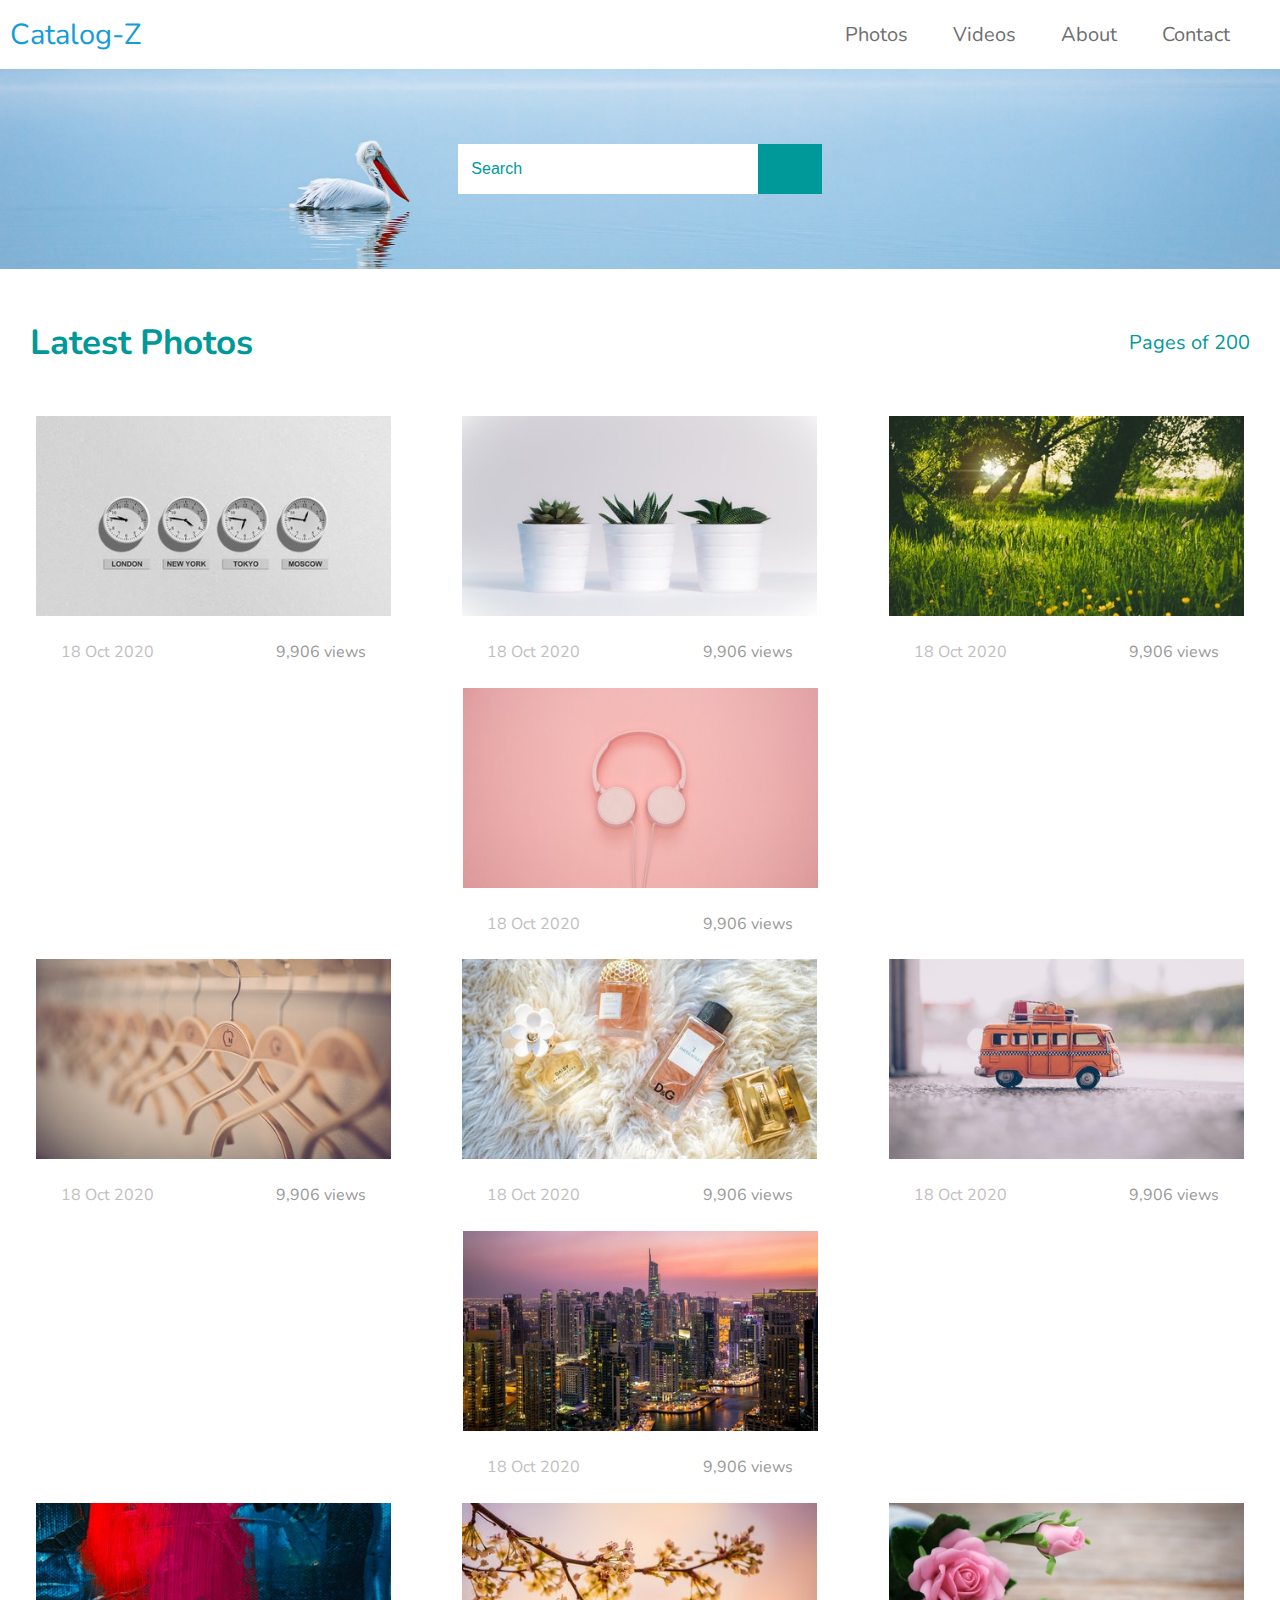
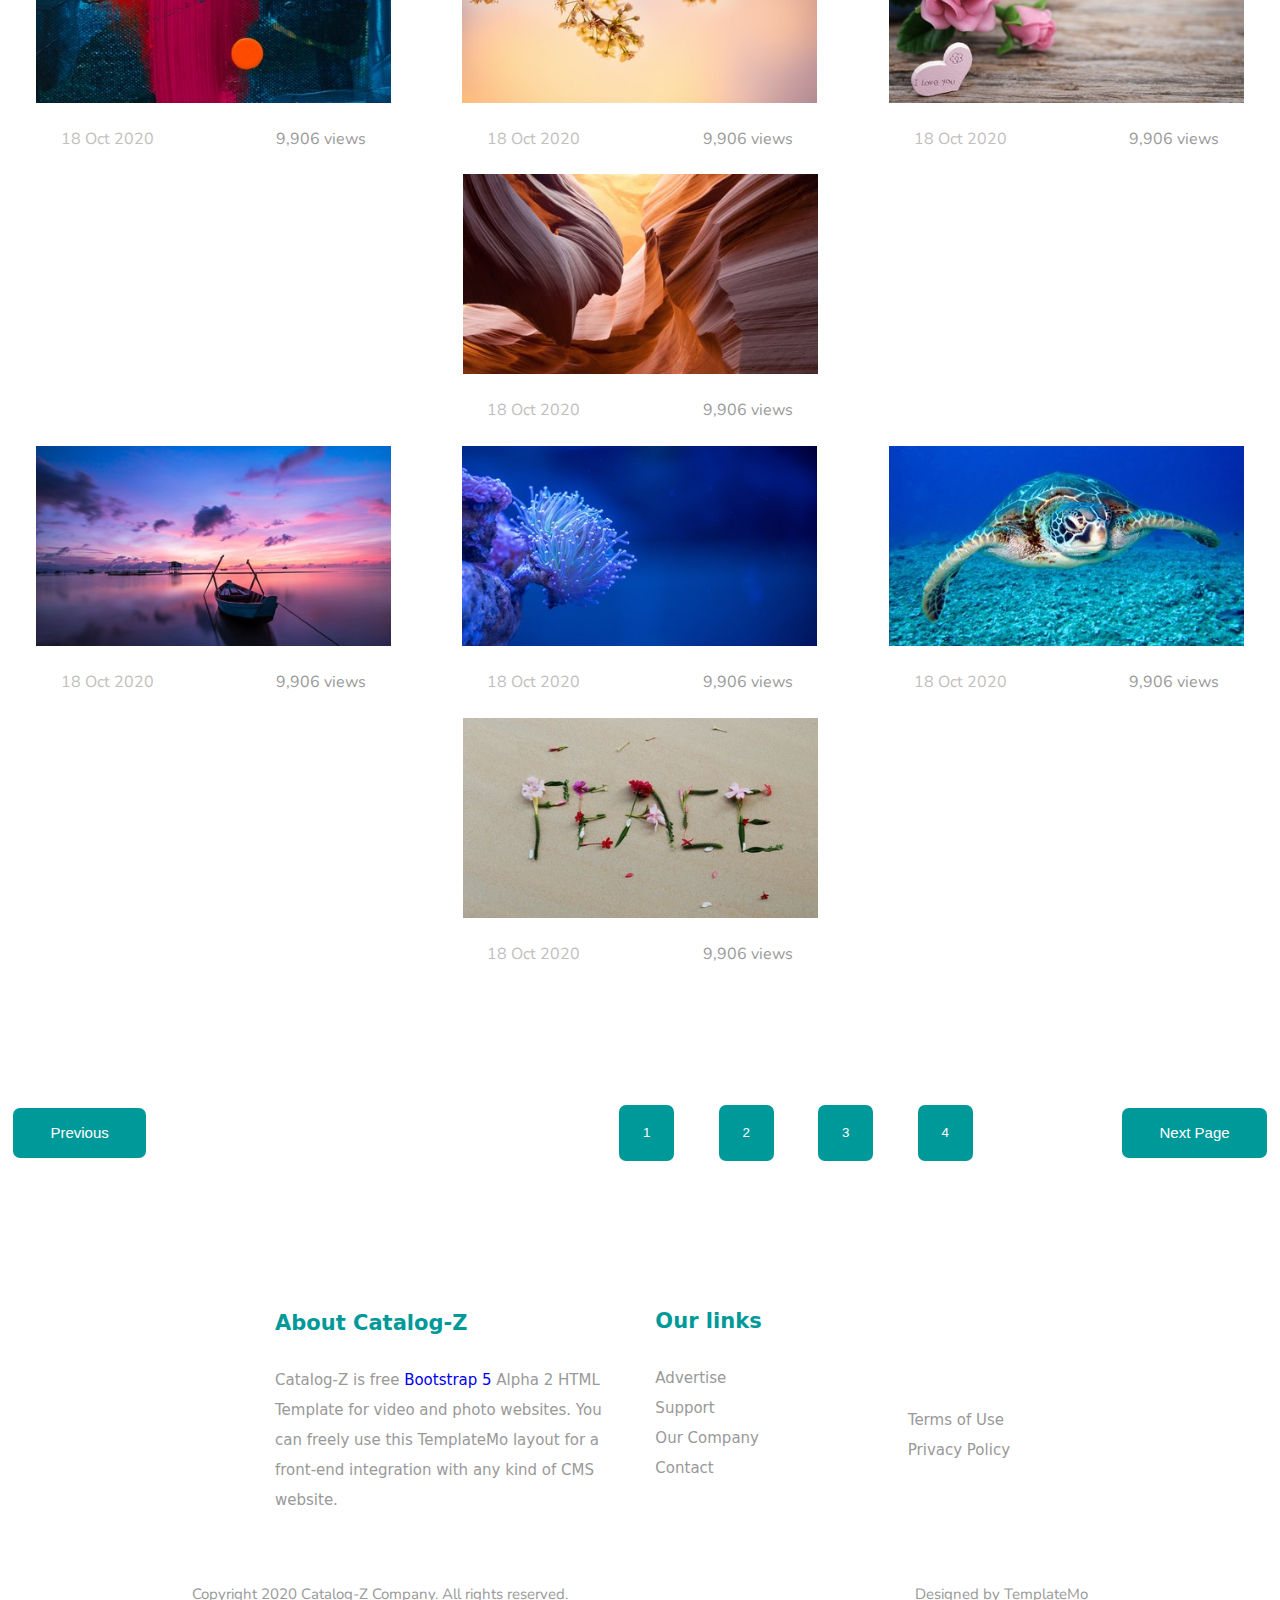
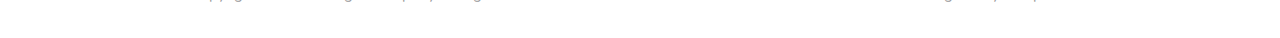
==== index.html @ b8961636 "maket z" ====
<!DOCTYPE html>
<html lang="en">
  <head>
    <meta charset="UTF-8" />
    <meta http-equiv="X-UA-Compatible" content="IE=edge" />
    <meta name="viewport" content="width=device-width, initial-scale=1.0" />
    <title>Document</title>
    <link rel="stylesheet" href="./css/style.css" />
    <link
      rel="stylesheet"
      href="https://cdnjs.cloudflare.com/ajax/libs/font-awesome/6.2.0/css/all.min.css"
      integrity="sha512-xh6O/CkQoPOWDdYTDqeRdPCVd1SpvCA9XXcUnZS2FmJNp1coAFzvtCN9BmamE+4aHK8yyUHUSCcJHgXloTyT2A=="
      crossorigin="anonymous"
      referrerpolicy="no-referrer"
    />
  </head>
  <body>
    <header class="header">
      <div class="logo">
        <a class="logoText" href="./index.html">Catalog-Z</a>
      </div>
      <div class="menu">
        <a class="menu" href="./index.html">Photos</a>
        <a class="menu" href="./videos.html">Videos</a>
        <a class="menu" href="./about.html">About</a>
        <a class="menu" href="./contact.html">Contact</a>
      </div>
    </header>
    <div class="searchBlock">
      <input type="text" name="text" class="search" placeholder="   Search" />
      <button class="buttonSearch">
        <i class="fa-solid fa-magnifying-glass"></i>
      </button>
    </div>
    <div class="containerHeader">
      <div class="containerName"><b>Latest Photos</b></div>
      <div class="containerPages">Pages of 200</div>
    </div>
    <div class="containerContent">
      <div>
        <div class="photo"><img src="./images/clock.jpg" alt="" />
        </div>
        <div class="description">
          <p class="data">18 Oct 2020</p>
          <p class="views">9,906 views</p>
        </div>
      </div>
      <div>
        <div class="photo"><img src="./images/kaktus.jpg" alt="" />
         </div>
        <div class="description">
          <p class="data">18 Oct 2020</p>
          <p class="views">9,906 views</p>
        </div>
      </div>
      <div>
        <div class="photo"><img src="./images/sunshine.jpg" alt="" />
        </div>
        <div class="description">
          <p class="data">18 Oct 2020</p>
          <p class="views">9,906 views</p>
        </div>
      </div>
      <div>
        <div class="photo"><img src="./images/pinky.jpg" alt="" />
        </div>
        <div class="description">
          <p class="data">18 Oct 2020</p>
          <p class="views">9,906 views</p>
        </div>
      </div>
    </div>
    <div class="containerContent">
      <div>
        <div class="photo"><img src="./images/hangers.jpg" alt="" />
        </div>
        <div class="description">
          <p class="data">18 Oct 2020</p>
          <p class="views">9,906 views</p>
        </div>
      </div>
      <div>
        <div class="photo"><img src="./images/parfums.jpg" alt="" />
        </div>
        <div class="description">
          <p class="data">18 Oct 2020</p>
          <p class="views">9,906 views</p>
        </div>
      </div>
      <div>
        <div class="photo"><img src="./images/bus.jpg" alt="" />
        </div>
        <div class="description">
          <p class="data">18 Oct 2020</p>
          <p class="views">9,906 views</p>
        </div>
      </div>
      <div>
        <div class="photo"><img src="./images/new york.jpg" alt="" />
        </div>
        <div class="description">
          <p class="data">18 Oct 2020</p>
          <p class="views">9,906 views</p>
        </div>
      </div>
    </div>
    <div class="containerContent">
      <div>
        <div class="photo"><img src="./images/abstract.jpg" alt="" />
        </div>
        <div class="description">
          <p class="data">18 Oct 2020</p>
          <p class="views">9,906 views</p>
        </div>
      </div>
      <div>
        <div class="photo"><img src="./images/flowers.jpg" alt="" />
        </div>
        <div class="description">
          <p class="data">18 Oct 2020</p>
          <p class="views">9,906 views</p>
        </div>
      </div>
      <div>
        <div class="photo"><img src="./images/rosy.jpg" alt="" /></div>
        <div class="description">
          <p class="data">18 Oct 2020</p>
          <p class="views">9,906 views</p>
        </div>
      </div>
      <div>
        <div class="photo"><img src="./images/rocki.jpg" alt="" /></div>
        <div class="description">
          <p class="data">18 Oct 2020</p>
          <p class="views">9,906 views</p>
        </div>
      </div>
    </div>
    <div class="containerContent">
      <div>
        <div class="photo"><img src="./images/purple.jpg" alt="" /></div>
        <div class="description">
          <p class="data">18 Oct 2020</p>
          <p class="views">9,906 views</p>
        </div>
      </div>
      <div>
        <div class="photo"><img src="./images/sea.jpg" alt="" /></div>
        <div class="description">
          <p class="data">18 Oct 2020</p>
          <p class="views">9,906 views</p>
        </div>
      </div>
      <div>
        <div class="photo"><img src="./images/turtle.jpg" alt="" /></div>
        <div class="description">
          <p class="data">18 Oct 2020</p>
          <p class="views">9,906 views</p>
        </div>
      </div>
      <div>
        <div class="photo"><img src="./images/peace.jpg" alt="" /></div>
        <div class="description">
          <p class="data">18 Oct 2020</p>
          <p class="views">9,906 views</p>
        </div>
      </div>
    </div>
    <div class="pagesFooter">
      <button class="buttonPage">Previous</button>

      <div class="pagesNumber">
        <button class="number">1</button>
        <button class="number">2</button>
        <button class="number">3</button>
        <button class="number">4</button>
      </div>
      <button class="buttonPage">Next Page</button>
    </div>
    <footer class="footer1">
      <div class="footerAbout">
        <p class="aboutCatalog"><b>About Catalog-Z</b></p>
        <p class="aboutCatalogText">
          Catalog-Z is free
          <a href="https://templatemo.com/live/templatemo_556_catalog_z"
            >Bootstrap 5</a
          >
          Alpha 2 HTML Template for video and photo websites. You can freely use
          this TemplateMo layout for a front-end integration with any kind of
          CMS website.
        </p>
      </div>
      <div class="linksAbout">
        <!-- <div class="ourLinksText"> -->
        <p class="aboutCatalog"><b>Our links</b></p>
        <ul class="aboutCatalogText">
          <li>Advertise</li>
          <li>Support</li>
          <li>Our Company</li>
          <li>Contact</li>
        </ul>
        <!-- </div> -->
      </div>
      <div class="contactAbout">
        <div class="contactIkons">
          <i class="fa-brands fa-facebook"></i>
          <i class="fa-brands fa-twitter"></i>
          <i class="fa-brands fa-instagram"></i>
          <i class="fa-brands fa-pinterest"></i>
        </div>
        <div class="contactTermsPrivacy">
          <ul class="termPrivacy">
            <li>Terms of Use</li>
            <li>Privacy Policy</li>
          </ul>
        </div>
      </div>
    </footer>
    <div class="footer2">
      <div class="footerInfo1">
        Copyright 2020 Catalog-Z Company. All rights reserved.
      </div>
      <div class="footerInfo2">Designed by TemplateMo</div>
    </div>
  </body>
</html>
---- css/style.css ----
@import url('https://fonts.googleapis.com/css2?family=Nunito:ital,wght@0,200;0,300;0,400;0,500;0,600;0,700;0,800;0,900;0,1000;1,200;1,300;1,400;1,500;1,600;1,700;1,800;1,900;1,1000&display=swap');
@import './video.css';
@import './header.css';
@import './footer.css';
@import './index.css';
@import './about.css';
@import './contact.css';
*{ /*   звездочка - обращение ко всем элем на странице */
  margin: 0;
  padding: 0;
}

body{
  font-family: 'Nunito', sans-serif;
}
img {
  width: 100%;
  height: 100%;
  object-fit: cover; /* убирает растягивание*/
}

a {
  text-decoration: none;
}


:root {
  --max-dark-grey: rgb(110, 110, 110);
  --logo-blue: #139cd7;
  --red: rgb(212, 0, 255);
  --green: green;
  --border--blue: rgb(20, 173, 255);
  --light-grey: rgb(193, 190, 190);
  --dark-grey: #999;
  --light-green: #009999;
  --light-blue: rgb(0, 153, 153);
  --bs-font-sans-serif: system-ui, -apple-system, "Segoe UI", Roboto,
    "Helvetica Neue", Arial, "Noto Sans", sans-serif, "Apple Color Emoji",
    "Segoe UI Emoji", "Segoe UI Symbol", "Noto Color Emoji"; 
   
}
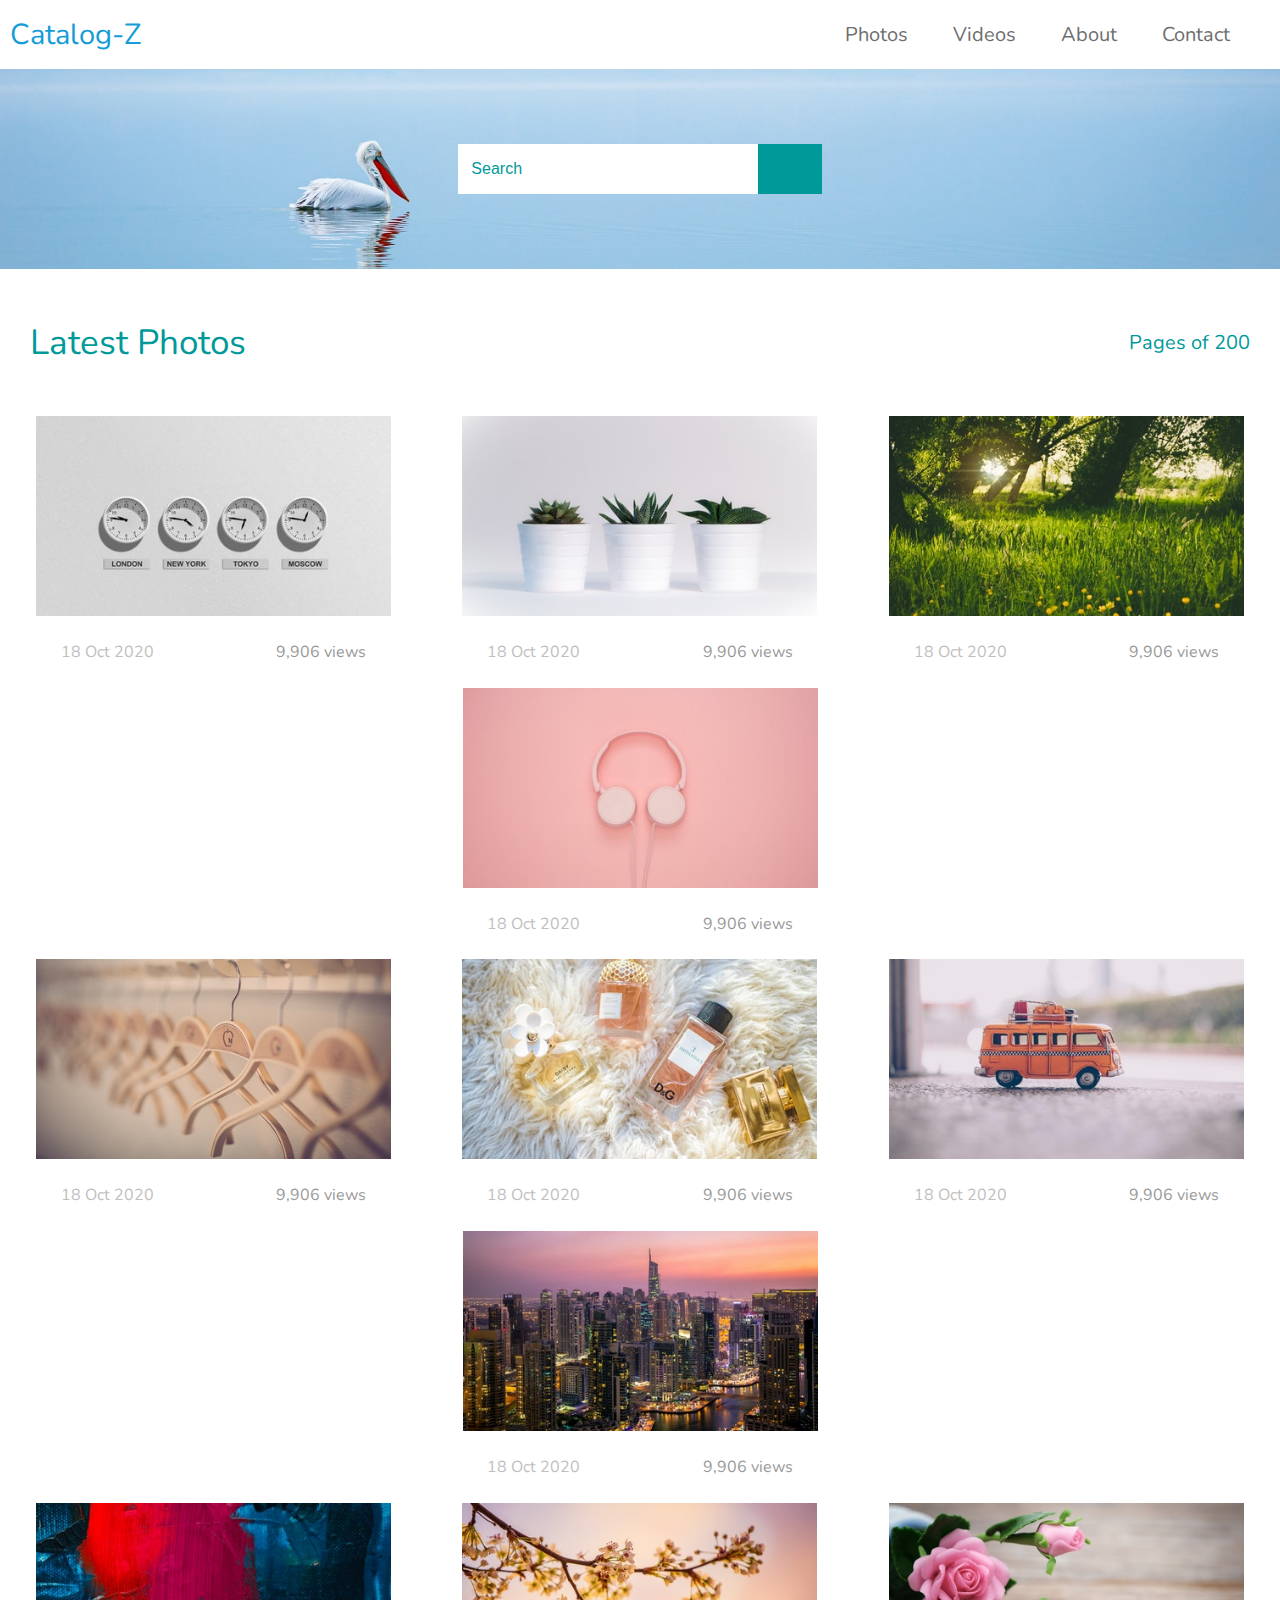
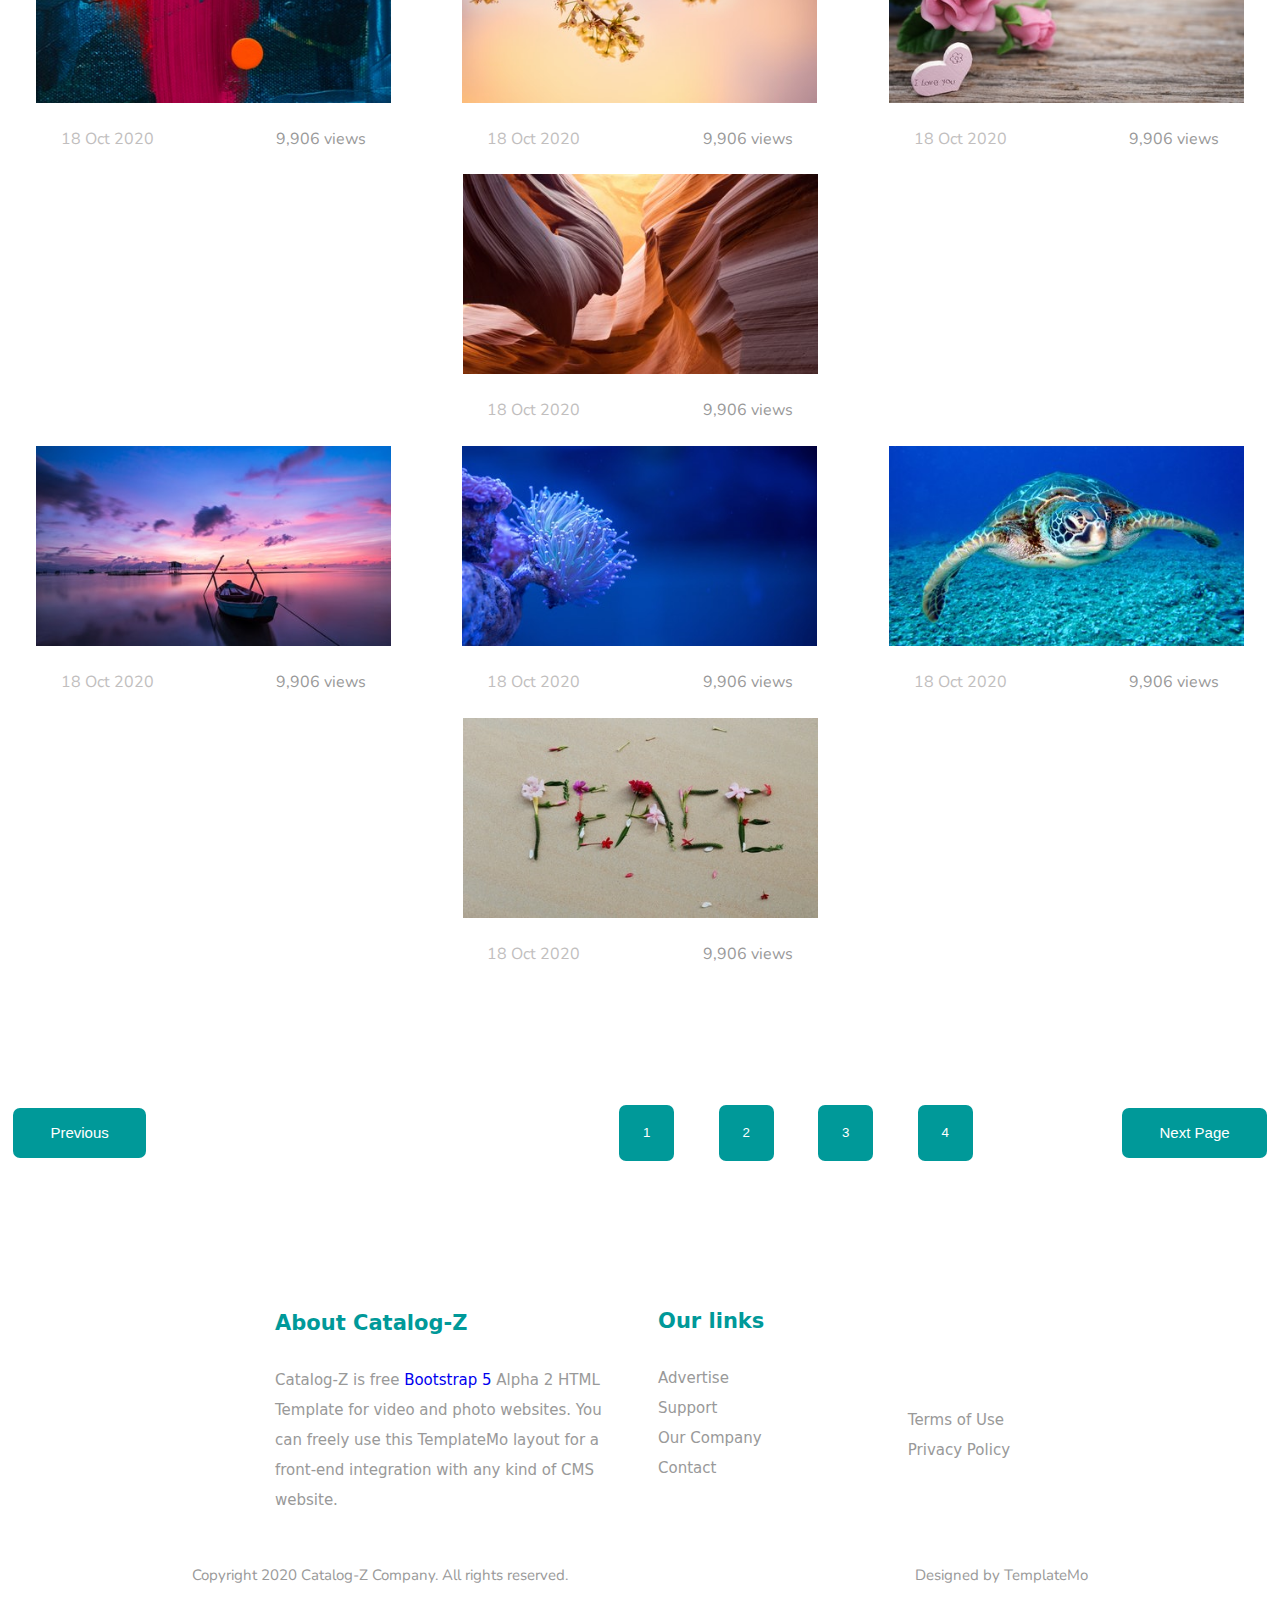
==== commit d8895063: "maket+mobile version" ====
--- a/index.html
+++ b/index.html
@@ -33,20 +33,20 @@
       </button>
     </div>
     <div class="containerHeader">
-      <div class="containerName"><b>Latest Photos</b></div>
+      <div class="containerName">Latest Photos</div>
       <div class="containerPages">Pages of 200</div>
     </div>
     <div class="containerContent">
       <div>
-        <div class="photo"><img src="./images/clock.jpg" alt="" />
-        </div>
-        <div class="description">
-          <p class="data">18 Oct 2020</p>
-          <p class="views">9,906 views</p>
-        </div>
-      </div>
-      <div>
-        <div class="photo"><img src="./images/kaktus.jpg" alt="" />
+        <div class="photo" data-title="clock"><img src="./images/clock.jpg" alt="" />
+        </div>
+        <div class="description">
+          <p class="data">18 Oct 2020</p>
+          <p class="views">9,906 views</p>
+        </div>
+      </div>
+      <div>
+        <div class="photo" data-title="photo"><img src="./images/kaktus.jpg" alt="" />
          </div>
         <div class="description">
           <p class="data">18 Oct 2020</p>
@@ -54,112 +54,112 @@
         </div>
       </div>
       <div>
-        <div class="photo"><img src="./images/sunshine.jpg" alt="" />
-        </div>
-        <div class="description">
-          <p class="data">18 Oct 2020</p>
-          <p class="views">9,906 views</p>
-        </div>
-      </div>
-      <div>
-        <div class="photo"><img src="./images/pinky.jpg" alt="" />
-        </div>
-        <div class="description">
-          <p class="data">18 Oct 2020</p>
-          <p class="views">9,906 views</p>
-        </div>
-      </div>
-    </div>
-    <div class="containerContent">
-      <div>
-        <div class="photo"><img src="./images/hangers.jpg" alt="" />
-        </div>
-        <div class="description">
-          <p class="data">18 Oct 2020</p>
-          <p class="views">9,906 views</p>
-        </div>
-      </div>
-      <div>
-        <div class="photo"><img src="./images/parfums.jpg" alt="" />
-        </div>
-        <div class="description">
-          <p class="data">18 Oct 2020</p>
-          <p class="views">9,906 views</p>
-        </div>
-      </div>
-      <div>
-        <div class="photo"><img src="./images/bus.jpg" alt="" />
-        </div>
-        <div class="description">
-          <p class="data">18 Oct 2020</p>
-          <p class="views">9,906 views</p>
-        </div>
-      </div>
-      <div>
-        <div class="photo"><img src="./images/new york.jpg" alt="" />
-        </div>
-        <div class="description">
-          <p class="data">18 Oct 2020</p>
-          <p class="views">9,906 views</p>
-        </div>
-      </div>
-    </div>
-    <div class="containerContent">
-      <div>
-        <div class="photo"><img src="./images/abstract.jpg" alt="" />
-        </div>
-        <div class="description">
-          <p class="data">18 Oct 2020</p>
-          <p class="views">9,906 views</p>
-        </div>
-      </div>
-      <div>
-        <div class="photo"><img src="./images/flowers.jpg" alt="" />
-        </div>
-        <div class="description">
-          <p class="data">18 Oct 2020</p>
-          <p class="views">9,906 views</p>
-        </div>
-      </div>
-      <div>
-        <div class="photo"><img src="./images/rosy.jpg" alt="" /></div>
-        <div class="description">
-          <p class="data">18 Oct 2020</p>
-          <p class="views">9,906 views</p>
-        </div>
-      </div>
-      <div>
-        <div class="photo"><img src="./images/rocki.jpg" alt="" /></div>
-        <div class="description">
-          <p class="data">18 Oct 2020</p>
-          <p class="views">9,906 views</p>
-        </div>
-      </div>
-    </div>
-    <div class="containerContent">
-      <div>
-        <div class="photo"><img src="./images/purple.jpg" alt="" /></div>
-        <div class="description">
-          <p class="data">18 Oct 2020</p>
-          <p class="views">9,906 views</p>
-        </div>
-      </div>
-      <div>
-        <div class="photo"><img src="./images/sea.jpg" alt="" /></div>
-        <div class="description">
-          <p class="data">18 Oct 2020</p>
-          <p class="views">9,906 views</p>
-        </div>
-      </div>
-      <div>
-        <div class="photo"><img src="./images/turtle.jpg" alt="" /></div>
-        <div class="description">
-          <p class="data">18 Oct 2020</p>
-          <p class="views">9,906 views</p>
-        </div>
-      </div>
-      <div>
-        <div class="photo"><img src="./images/peace.jpg" alt="" /></div>
+        <div class="photo" data-title="sunshine"><img src="./images/sunshine.jpg" alt="" />
+        </div>
+        <div class="description">
+          <p class="data">18 Oct 2020</p>
+          <p class="views">9,906 views</p>
+        </div>
+      </div>
+      <div>
+        <div class="photo" data-title="pinky"><img src="./images/pinky.jpg" alt="" />
+        </div>
+        <div class="description">
+          <p class="data">18 Oct 2020</p>
+          <p class="views">9,906 views</p>
+        </div>
+      </div>
+    </div>
+    <div class="containerContent">
+      <div>
+        <div class="photo" data-title="hangars"><img src="./images/hangers.jpg" alt="" />
+        </div>
+        <div class="description">
+          <p class="data">18 Oct 2020</p>
+          <p class="views">9,906 views</p>
+        </div>
+      </div>
+      <div>
+        <div class="photo" data-title="parfums"><img src="./images/parfums.jpg" alt="" />
+        </div>
+        <div class="description">
+          <p class="data">18 Oct 2020</p>
+          <p class="views">9,906 views</p>
+        </div>
+      </div>
+      <div>
+        <div class="photo" data-title="bus"><img src="./images/bus.jpg" alt="" />
+        </div>
+        <div class="description">
+          <p class="data">18 Oct 2020</p>
+          <p class="views">9,906 views</p>
+        </div>
+      </div>
+      <div>
+        <div class="photo" data-title="new york"><img src="./images/new york.jpg" alt="" />
+        </div>
+        <div class="description">
+          <p class="data">18 Oct 2020</p>
+          <p class="views">9,906 views</p>
+        </div>
+      </div>
+    </div>
+    <div class="containerContent">
+      <div>
+        <div class="photo" data-title="abstract"><img src="./images/abstract.jpg" alt="" />
+        </div>
+        <div class="description">
+          <p class="data">18 Oct 2020</p>
+          <p class="views">9,906 views</p>
+        </div>
+      </div>
+      <div>
+        <div class="photo" data-title="flowers"><img src="./images/flowers.jpg" alt="" />
+        </div>
+        <div class="description">
+          <p class="data">18 Oct 2020</p>
+          <p class="views">9,906 views</p>
+        </div>
+      </div>
+      <div>
+        <div class="photo" data-title="rosy"><img src="./images/rosy.jpg" alt="" /></div>
+        <div class="description">
+          <p class="data">18 Oct 2020</p>
+          <p class="views">9,906 views</p>
+        </div>
+      </div>
+      <div>
+        <div class="photo" data-title="rocki"><img src="./images/rocki.jpg" alt="" /></div>
+        <div class="description">
+          <p class="data">18 Oct 2020</p>
+          <p class="views">9,906 views</p>
+        </div>
+      </div>
+    </div>
+    <div class="containerContent">
+      <div>
+        <div class="photo" data-title="purple"><img src="./images/purple.jpg" alt="" /></div>
+        <div class="description">
+          <p class="data">18 Oct 2020</p>
+          <p class="views">9,906 views</p>
+        </div>
+      </div>
+      <div>
+        <div class="photo" data-title="sea"><img src="./images/sea.jpg" alt="" /></div>
+        <div class="description">
+          <p class="data">18 Oct 2020</p>
+          <p class="views">9,906 views</p>
+        </div>
+      </div>
+      <div>
+        <div class="photo" data-title="turtle"><img src="./images/turtle.jpg" alt="" /></div>
+        <div class="description">
+          <p class="data">18 Oct 2020</p>
+          <p class="views">9,906 views</p>
+        </div>
+      </div>
+      <div>
+        <div class="photo" data-title="peace"><img src="./images/peace.jpg" alt="" /></div>
         <div class="description">
           <p class="data">18 Oct 2020</p>
           <p class="views">9,906 views</p>
